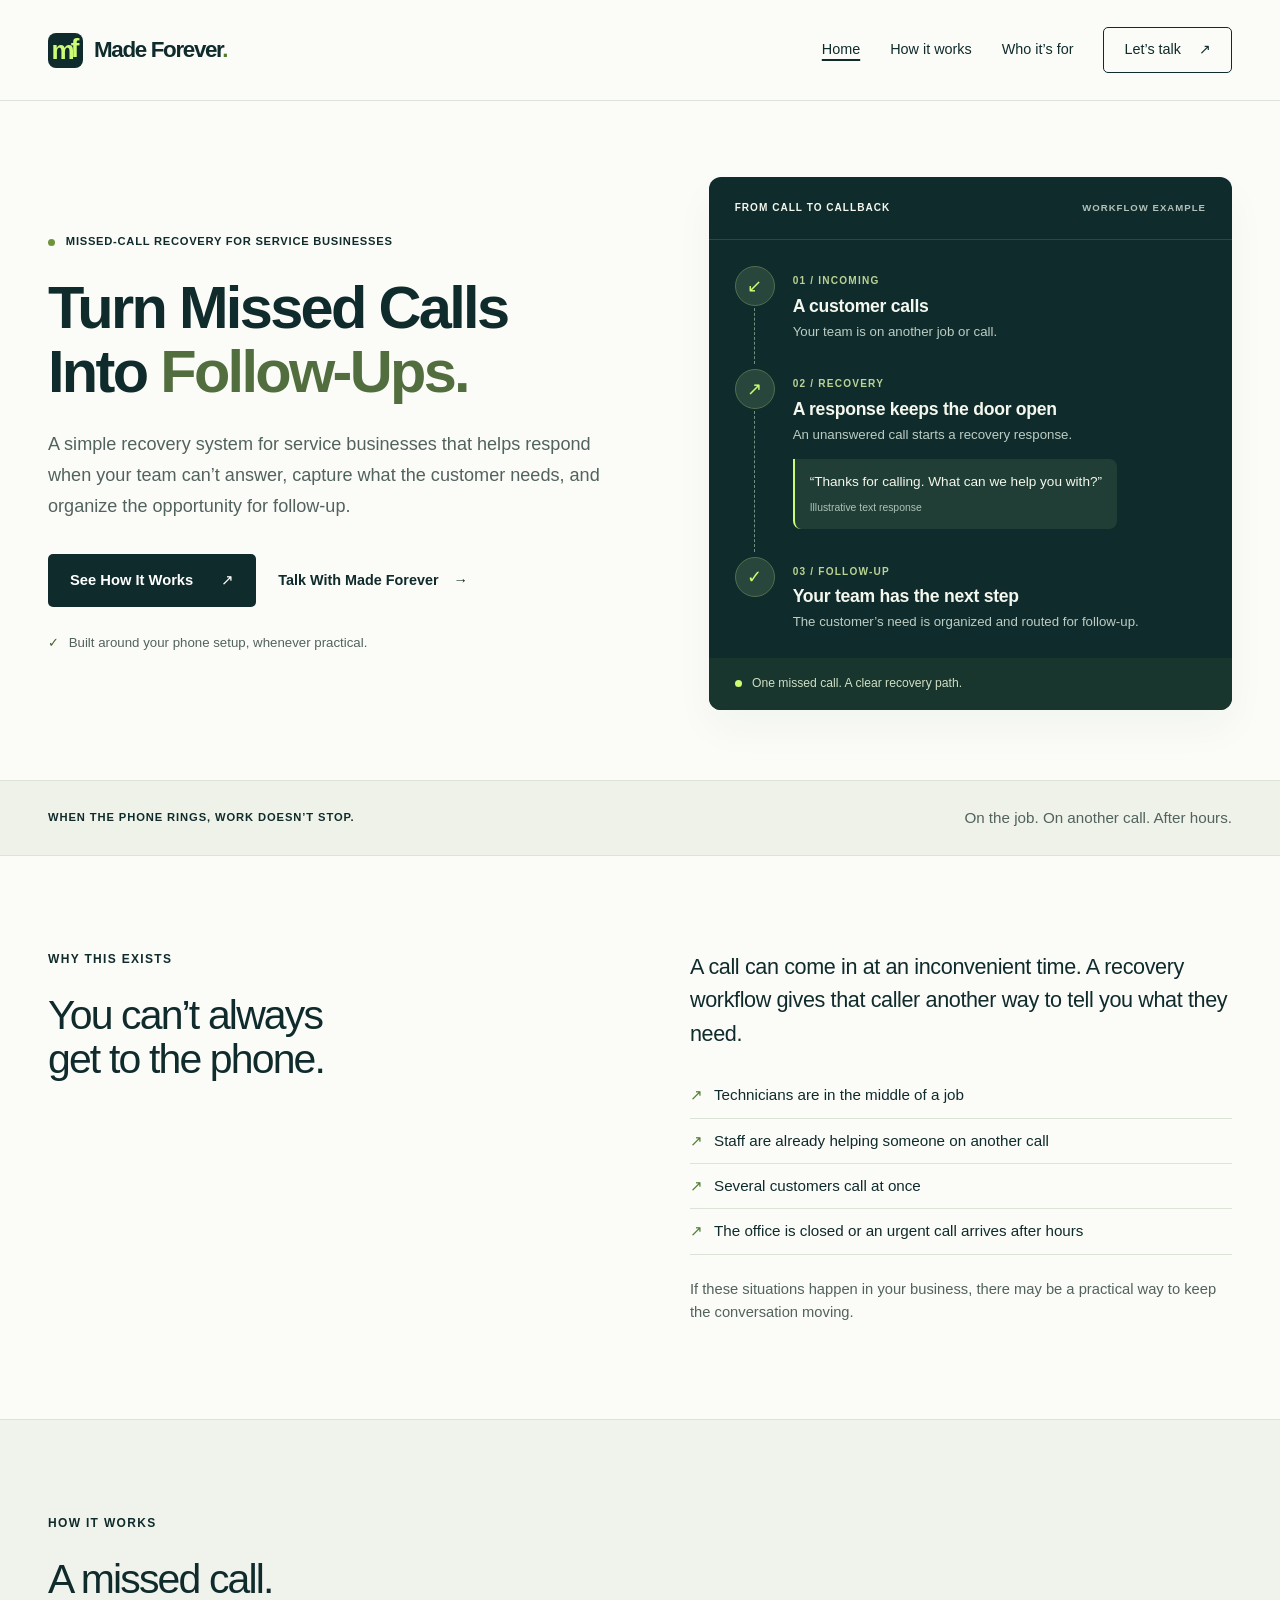
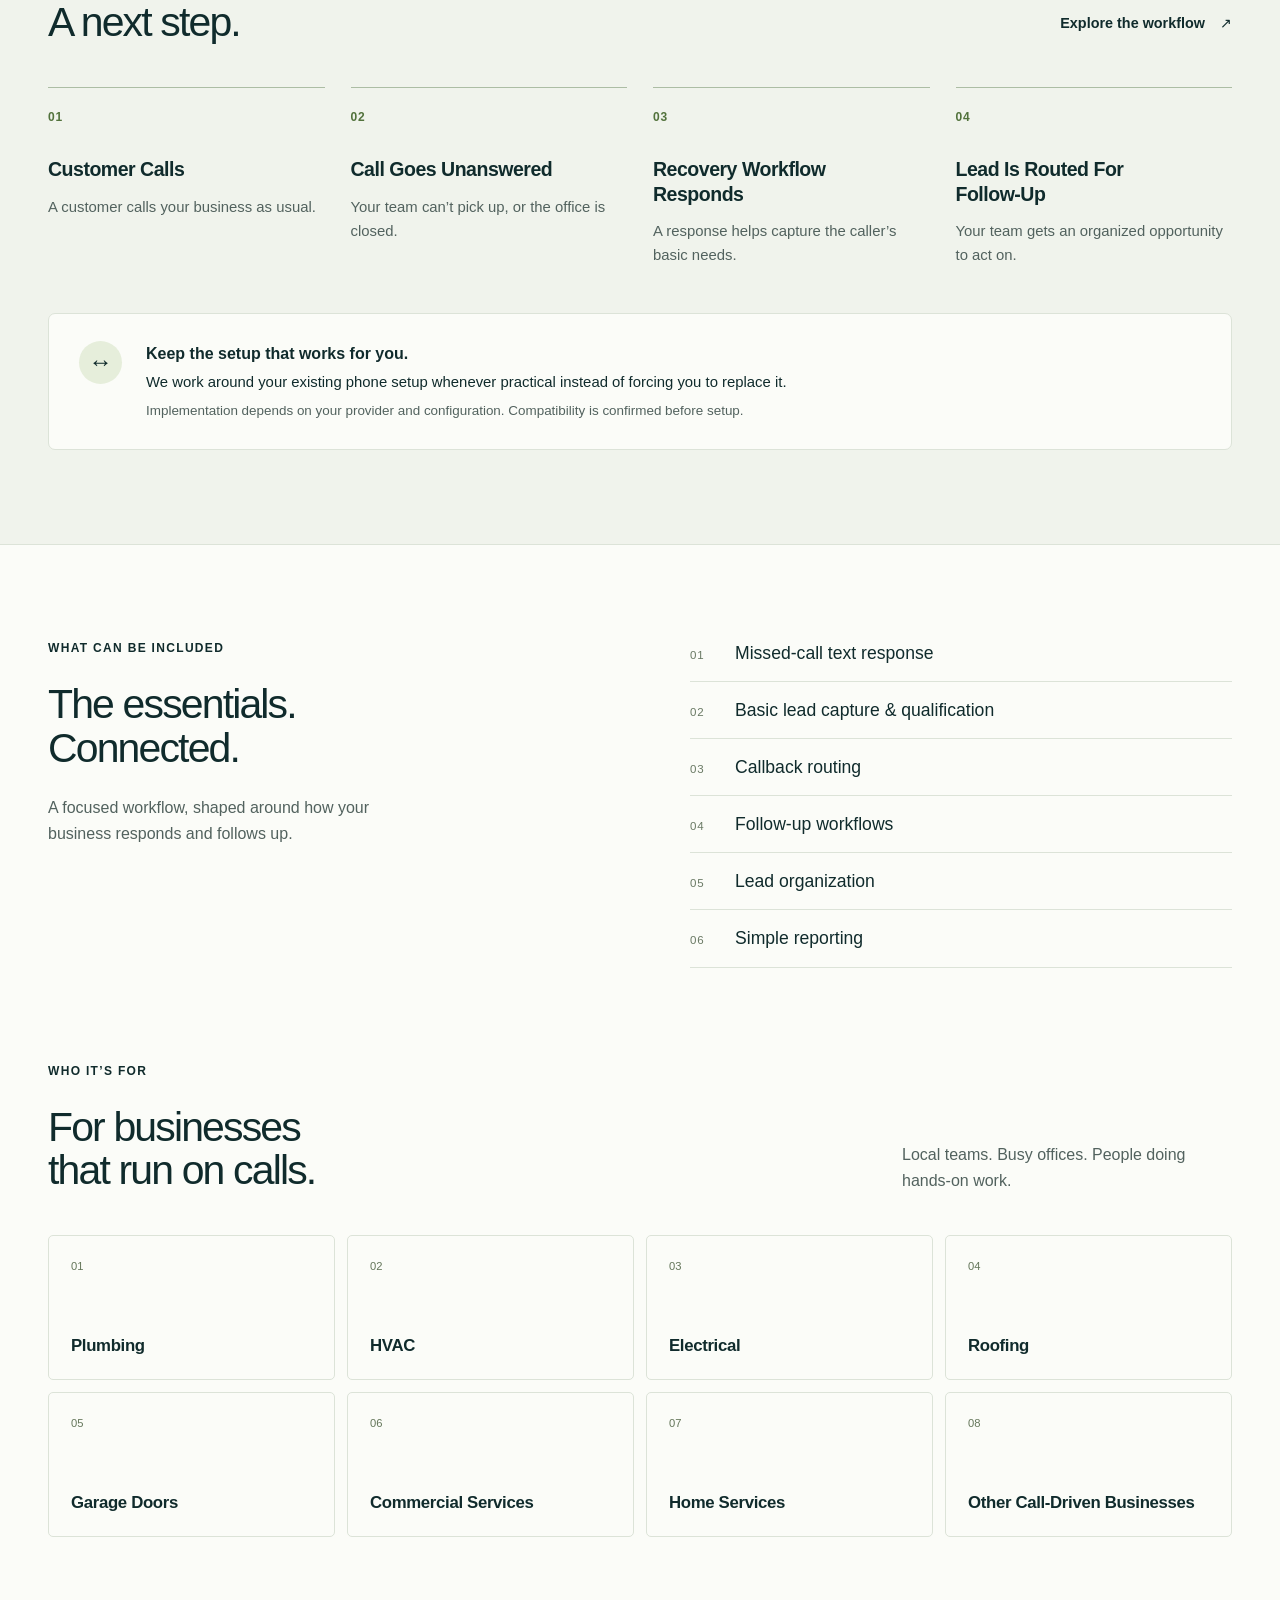
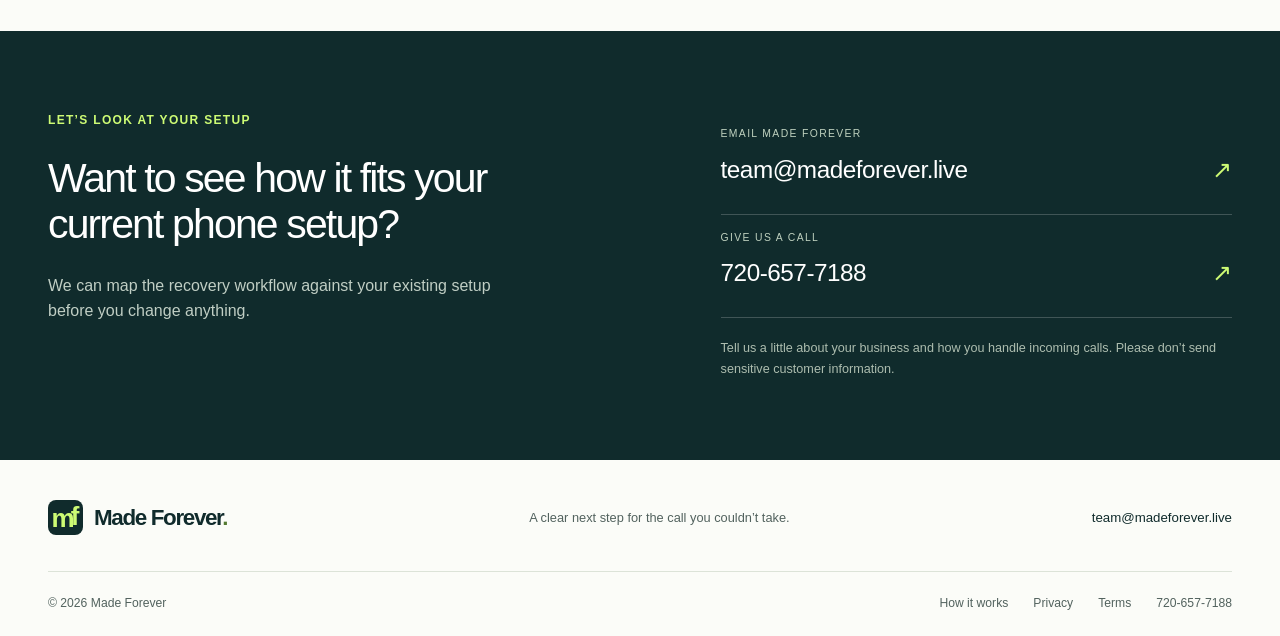
==== docs/index.html @ 00179d3d "Build Made Forever public website for GitHub Pages" ====
<!doctype html>
<html lang="en"><head><meta charset="utf-8"><meta name="viewport" content="width=device-width, initial-scale=1">
<title>Made Forever | Missed-Call Recovery for Service Businesses</title><meta name="description" content="Turn missed calls into follow-ups. Made Forever helps service businesses respond to unanswered calls, capture customer needs, and route leads for follow-up.">
<meta name="theme-color" content="#102b2c"><link rel="canonical" href="https://superjames33.github.io/made-forever-site/">
<meta property="og:type" content="website"><meta property="og:site_name" content="Made Forever"><meta property="og:title" content="Made Forever | Missed-Call Recovery for Service Businesses"><meta property="og:description" content="Turn missed calls into follow-ups. Made Forever helps service businesses respond to unanswered calls, capture customer needs, and route leads for follow-up."><meta property="og:url" content="https://superjames33.github.io/made-forever-site/"><meta property="og:image" content="https://superjames33.github.io/made-forever-site/assets/social-preview.png"><meta property="og:image:width" content="1200"><meta property="og:image:height" content="630"><meta property="og:image:alt" content="Made Forever. Turn Missed Calls Into Follow-Ups."><meta name="twitter:card" content="summary_large_image">
<link rel="icon" href="assets/favicon.svg" type="image/svg+xml"><link rel="stylesheet" href="assets/site.css"></head>
<body><a class="skip-link" href="#main">Skip to content</a><header class="site-header"><div class="container nav-wrap"><a class="brand" href="index.html" aria-label="Made Forever home"><span class="brand-mark" aria-hidden="true">m<span>f</span></span><span>Made Forever<span class="brand-dot">.</span></span></a><nav aria-label="Main navigation"><a href="index.html" aria-current="page">Home</a><a href="how-it-works.html">How it works</a><a href="index.html#who-its-for">Who it’s for</a><a class="nav-contact" href="index.html#contact">Let’s talk <span aria-hidden="true">↗</span></a></nav></div></header>
<main id="main"><section class="hero"><div class="container hero-grid"><div class="hero-copy"><p class="eyebrow"><span class="status-dot"></span> MISSED-CALL RECOVERY FOR SERVICE BUSINESSES</p><h1>Turn Missed Calls<br>Into <span>Follow-Ups.</span></h1><p class="hero-description">A simple recovery system for service businesses that helps respond when your team can’t answer, capture what the customer needs, and organize the opportunity for follow-up.</p><div class="hero-actions"><a class="button" href="how-it-works.html">See How It Works <span aria-hidden="true">↗</span></a><a class="text-link" href="#contact">Talk With Made Forever <span aria-hidden="true">→</span></a></div><p class="compatibility"><span aria-hidden="true">✓</span> Built around your phone setup, whenever practical.</p></div>
<div class="workflow-panel" aria-label="Illustrative missed-call recovery workflow"><div class="panel-top"><span>FROM CALL TO CALLBACK</span><span class="diagram-label">WORKFLOW EXAMPLE</span></div><ol class="hero-flow"><li><span class="flow-icon" aria-hidden="true">↙</span><div><span class="flow-kicker">01 / INCOMING</span><h3>A customer calls</h3><p>Your team is on another job or call.</p></div></li><li><span class="flow-icon" aria-hidden="true">↗</span><div><span class="flow-kicker">02 / RECOVERY</span><h3>A response keeps the door open</h3><p>An unanswered call starts a recovery response.</p><div class="message-example">“Thanks for calling. What can we help you with?”<span>Illustrative text response</span></div></div></li><li><span class="flow-icon" aria-hidden="true">✓</span><div><span class="flow-kicker">03 / FOLLOW-UP</span><h3>Your team has the next step</h3><p>The customer’s need is organized and routed for follow-up.</p></div></li></ol><div class="panel-bottom"><span class="status-dot"></span> One missed call. A clear recovery path.</div></div></div></section>
<section class="context-strip"><div class="container"><span>WHEN THE PHONE RINGS, WORK DOESN’T STOP.</span><p>On the job. On another call. After hours.</p></div></section>
<section class="section why-section"><div class="container split"><div><p class="eyebrow">WHY THIS EXISTS</p><h2>You can’t always<br>get to the phone.</h2></div><div><p class="large-copy">A call can come in at an inconvenient time. A recovery workflow gives that caller another way to tell you what they need.</p><ul class="situations"><li>Technicians are in the middle of a job</li><li>Staff are already helping someone on another call</li><li>Several customers call at once</li><li>The office is closed or an urgent call arrives after hours</li></ul><p class="muted">If these situations happen in your business, there may be a practical way to keep the conversation moving.</p></div></div></section>
<section class="section process-section" id="how-it-works"><div class="container"><div class="section-heading"><div><p class="eyebrow">HOW IT WORKS</p><h2>A missed call.<br>A next step.</h2></div><a class="text-link" href="how-it-works.html">Explore the workflow <span aria-hidden="true">↗</span></a></div><ol class="process-grid"><li><span class="step-number">01</span><h3>Customer Calls</h3><p>A customer calls your business as usual.</p></li><li><span class="step-number">02</span><h3>Call Goes Unanswered</h3><p>Your team can’t pick up, or the office is closed.</p></li><li><span class="step-number">03</span><h3>Recovery Workflow Responds</h3><p>A response helps capture the caller’s basic needs.</p></li><li><span class="step-number">04</span><h3>Lead Is Routed For Follow-Up</h3><p>Your team gets an organized opportunity to act on.</p></li></ol><div class="setup-note"><span class="note-icon" aria-hidden="true">↔</span><div><strong>Keep the setup that works for you.</strong><p>We work around your existing phone setup whenever practical instead of forcing you to replace it.</p><p class="muted">Implementation depends on your provider and configuration. Compatibility is confirmed before setup.</p></div></div></div></section>
<section class="section capabilities"><div class="container split"><div><p class="eyebrow">WHAT CAN BE INCLUDED</p><h2>The essentials.<br>Connected.</h2><p>A focused workflow, shaped around how your business responds and follows up.</p></div><ul class="capability-list"><li><span>01</span>Missed-call text response</li><li><span>02</span>Basic lead capture &amp; qualification</li><li><span>03</span>Callback routing</li><li><span>04</span>Follow-up workflows</li><li><span>05</span>Lead organization</li><li><span>06</span>Simple reporting</li></ul></div></section>
<section class="section industries" id="who-its-for"><div class="container"><p class="eyebrow">WHO IT’S FOR</p><div class="section-heading"><h2>For businesses<br>that run on calls.</h2><p>Local teams. Busy offices. People doing hands-on work.</p></div><ul class="industry-grid"><li><span aria-hidden="true">01</span><h3>Plumbing</h3></li><li><span aria-hidden="true">02</span><h3>HVAC</h3></li><li><span aria-hidden="true">03</span><h3>Electrical</h3></li><li><span aria-hidden="true">04</span><h3>Roofing</h3></li><li><span aria-hidden="true">05</span><h3>Garage Doors</h3></li><li><span aria-hidden="true">06</span><h3>Commercial Services</h3></li><li><span aria-hidden="true">07</span><h3>Home Services</h3></li><li><span aria-hidden="true">08</span><h3>Other Call-Driven Businesses</h3></li></ul></div></section><section class="contact-section" id="contact"><div class="container contact-grid"><div><p class="eyebrow">LET’S LOOK AT YOUR SETUP</p><h2>Want to see how it fits your current phone setup?</h2><p>We can map the recovery workflow against your existing setup before you change anything.</p></div><div class="contact-details"><a href="mailto:team@madeforever.live"><span>EMAIL MADE FOREVER</span>team@madeforever.live <span aria-hidden="true">↗</span></a><a href="tel:+17206577188"><span>GIVE US A CALL</span>720-657-7188 <span aria-hidden="true">↗</span></a><p>Tell us a little about your business and how you handle incoming calls. Please don’t send sensitive customer information.</p></div></div></section></main>
<footer><div class="container footer-top"><a class="brand" href="index.html" aria-label="Made Forever home"><span class="brand-mark" aria-hidden="true">m<span>f</span></span><span>Made Forever<span class="brand-dot">.</span></span></a><p>A clear next step for the call you couldn’t take.</p><a href="mailto:team@madeforever.live">team@madeforever.live</a></div><div class="container footer-bottom"><span>© 2026 Made Forever</span><nav aria-label="Footer navigation"><a href="how-it-works.html">How it works</a><a href="privacy.html">Privacy</a><a href="terms.html">Terms</a><a href="tel:+17206577188">720-657-7188</a></nav></div></footer></body></html>
---- docs/assets/site.css ----
@charset "UTF-8";
:root{--ink:#102b2c;--muted:#52625e;--paper:#fbfcf8;--line:#dce3d8;--green:#cdfb74;--soft:#eef2e9;--white:#fff;font-family:Arial,Helvetica,sans-serif;color:var(--ink);background:var(--paper);font-synthesis:none;color-scheme:light}
*{box-sizing:border-box}html{scroll-behavior:smooth;scroll-padding-top:24px}body{margin:0;font-size:1rem;line-height:1.6}a{color:inherit;text-underline-offset:5px}a:hover{color:#3c612d}a:focus-visible{outline:3px solid #467323;outline-offset:5px}h1,h2,h3,p{margin:0}h1,h2,h3{line-height:1.07;letter-spacing:-.045em}h1{font-size:clamp(2.6rem,4.65vw,4.55rem);font-weight:600}h2{font-size:clamp(2rem,3.2vw,3rem);font-weight:500}h3{font-size:1.22rem;font-weight:600;letter-spacing:-.025em}p+p{margin-top:1rem}.container{width:min(1240px,calc(100% - 96px));margin-inline:auto}.skip-link{position:absolute;left:1rem;top:-100px;z-index:10;background:white;padding:1rem}.skip-link:focus{top:1rem}.site-header{border-bottom:1px solid var(--line)}.nav-wrap{display:flex;align-items:center;justify-content:space-between;gap:24px;min-height:100px}.brand{display:inline-flex;gap:11px;align-items:center;text-decoration:none;font-size:1.4rem;letter-spacing:-.06em;font-weight:700;white-space:nowrap}.brand-dot{color:#547a31}.brand-mark{display:flex;align-items:center;justify-content:center;width:35px;height:35px;border-radius:8px;background:var(--ink);color:var(--green);font-size:26px;font-weight:700;letter-spacing:-4px;padding-right:4px;line-height:1}.brand-mark span{transform:translateY(-2px)}nav{display:flex;gap:30px;align-items:center}nav a{font-size:.9rem;text-decoration:none}nav a[aria-current]{text-decoration:underline;text-decoration-thickness:2px}.nav-contact{border:1px solid var(--ink);padding:10px 20px;border-radius:5px}.nav-contact span{margin-left:14px}.hero{padding:76px 0 70px}.hero-grid{display:grid;grid-template-columns:1.14fr 1fr;gap:64px;align-items:center}.eyebrow{font-size:.75rem;font-weight:700;line-height:1.5;letter-spacing:.11em;margin-bottom:26px}.status-dot{width:7px;height:7px;background:#6e953c;border-radius:50%;display:inline-block;margin-right:7px;vertical-align:middle}.hero .eyebrow{font-size:.7rem;letter-spacing:.065em}.hero h1 span{color:#526e3e}.hero-description{font-size:1.13rem;line-height:1.7;max-width:590px;color:var(--muted);margin-top:26px}.hero-actions{display:flex;align-items:center;flex-wrap:wrap;gap:22px;margin-top:32px}.button{display:inline-flex;align-items:center;justify-content:center;gap:28px;background:var(--ink);color:white;text-decoration:none;border-radius:5px;padding:15px 22px;font-size:.92rem;font-weight:600;min-height:50px}.button:hover{color:white;background:#254841}.text-link{font-size:.9rem;font-weight:600;text-decoration:none;display:inline-flex;align-items:center;gap:15px;min-height:44px}.text-link:hover{text-decoration:underline}.compatibility{color:var(--muted);font-size:.83rem;margin-top:25px}.compatibility span{padding-right:6px;color:#44622c}.workflow-panel{background:var(--ink);border-radius:12px;color:#f4f7ed;box-shadow:0 18px 40px #102b2c0a;overflow:hidden}.panel-top{padding:23px 26px;border-bottom:1px solid #ffffff20;display:flex;justify-content:space-between;gap:12px;font-size:.63rem;letter-spacing:.1em;font-weight:700}.diagram-label{color:#b1c1b9;font-size:.6rem}.hero-flow{list-style:none;padding:26px;margin:0}.hero-flow li{display:flex;gap:18px;position:relative;padding-bottom:28px}.hero-flow li:last-child{padding-bottom:0}.hero-flow li:not(:last-child):before{content:"";position:absolute;left:19px;top:42px;bottom:5px;border-left:1px dashed #709180}.flow-icon{background:#29463d;color:var(--green);border:1px solid #536e4e;border-radius:50%;width:40px;height:40px;flex:none;display:flex;align-items:center;justify-content:center;font-size:1.1rem}.flow-kicker{color:#bad394;letter-spacing:.12em;font-size:.63rem;font-weight:600}.hero-flow h3{font-size:1.1rem;margin:5px 0 6px;letter-spacing:-.015em}.hero-flow p{font-size:.83rem;line-height:1.5;color:#bccdc4}.message-example{margin-top:14px;background:#203e36;padding:13px 15px;border-radius:0 8px 8px 8px;border-left:2px solid var(--green);font-size:.85rem;line-height:1.5}.message-example span{display:block;font-size:.65rem;color:#adc3b8;margin-top:8px}.panel-bottom{background:#18352e;padding:16px 26px;font-size:.76rem;color:#d0dfc6}.panel-bottom .status-dot{background:var(--green)}.context-strip{background:var(--soft);border-block:1px solid var(--line)}.context-strip .container{display:flex;align-items:center;justify-content:space-between;gap:24px;padding-block:25px}.context-strip span{font-size:.7rem;letter-spacing:.08em;font-weight:700}.context-strip p{font-size:.95rem;color:var(--muted)}.section{padding:94px 0}.split{display:grid;grid-template-columns:1fr 1fr;gap:100px}.large-copy{font-size:1.35rem;line-height:1.55;letter-spacing:-.018em}.situations{list-style:none;padding:0;margin:23px 0}.situations li{position:relative;padding:10px 0 10px 24px;border-bottom:1px solid var(--line);font-size:.95rem}.situations li:before{content:"↗";position:absolute;left:0;color:#527e36}.muted{color:var(--muted);font-size:.92rem}.process-section{background:#f0f3ec;border-block:1px solid var(--line)}.section-heading{display:flex;justify-content:space-between;gap:40px;align-items:flex-end;margin-bottom:42px}.section-heading>p{max-width:330px;color:var(--muted)}.process-grid{padding:0;margin:0;list-style:none;display:grid;grid-template-columns:repeat(4,1fr);gap:26px}.process-grid li{border-top:1px solid #acbda4;padding-top:20px}.step-number{font-size:.75rem;color:#52723c;letter-spacing:.07em;font-weight:700;display:block}.process-grid h3{margin:30px 0 14px;max-width:210px;line-height:1.25}.process-grid p{font-size:.93rem;line-height:1.6;color:var(--muted)}.setup-note{display:flex;gap:24px;background:var(--paper);border:1px solid var(--line);border-radius:7px;margin-top:45px;padding:27px 30px}.note-icon{width:43px;height:43px;background:#e6eedb;display:flex;align-items:center;justify-content:center;border-radius:50%;flex:none;font-size:1.5rem}.setup-note strong{font-weight:600}.setup-note p{font-size:.93rem;margin-top:5px}.setup-note .muted{font-size:.84rem}.capabilities .split>div>p:last-child{max-width:340px;color:var(--muted);margin-top:25px}.capability-list{list-style:none;padding:0;margin:0}.capability-list li{border-bottom:1px solid var(--line);padding:14px 0;font-size:1.1rem}.capability-list li:first-child{padding-top:0}.capability-list span{display:inline-block;font-size:.72rem;width:45px;color:#697964;letter-spacing:.08em}.industries{padding-top:0}.industry-grid{display:grid;grid-template-columns:repeat(4,1fr);list-style:none;margin:0;padding:0;gap:12px}.industry-grid li{border:1px solid var(--line);border-radius:5px;padding:22px;min-height:145px;display:flex;flex-direction:column;justify-content:space-between;gap:24px}.industry-grid li>span{font-size:.7rem;color:#64765a}.industry-grid h3{font-size:1.05rem;line-height:1.3;letter-spacing:-.02em}.contact-section{background:var(--ink);color:white;padding:80px 0}.contact-grid{display:grid;grid-template-columns:1.1fr 1fr;gap:110px}.contact-section .eyebrow{color:var(--green)}.contact-section h2{font-size:clamp(2rem,3.2vw,2.9rem);line-height:1.13;max-width:520px}.contact-section h2+p{margin-top:25px;color:#c0cec4;max-width:480px}.contact-details>a{display:block;text-decoration:none;font-size:clamp(1.1rem,1.9vw,1.55rem);padding:15px 0 24px;border-bottom:1px solid #ffffff33;letter-spacing:-.02em;overflow-wrap:anywhere}.contact-details>a:hover{color:var(--green)}.contact-details>a>span:first-child{display:block;font-size:.65rem;letter-spacing:.13em;color:#bed0be;margin-bottom:8px}.contact-details>a>span:last-child{float:right;color:var(--green)}.contact-details>p{font-size:.79rem;color:#adbdaf;line-height:1.65;margin-top:20px}.contact-section a:focus-visible{outline-color:var(--green)}footer{padding:40px 0 23px}.footer-top{display:flex;justify-content:space-between;align-items:center;gap:25px}.footer-top p{font-size:.8rem;color:var(--muted)}.footer-top>a:last-child{font-size:.83rem;text-decoration:none}.footer-bottom{border-top:1px solid var(--line);padding-top:22px;margin-top:35px;display:flex;justify-content:space-between;align-items:center;gap:24px}.footer-bottom>span,.footer-bottom a{font-size:.76rem;color:var(--muted)}.footer-bottom nav{gap:25px}.page-hero{padding-block:90px 70px}.page-hero h1{font-size:clamp(2.5rem,4.6vw,4.2rem)}.page-hero .hero-description{max-width:700px}.page-hero>.button{margin-top:25px}.detail-layout{display:grid;grid-template-columns:1fr 1.25fr;gap:100px;padding-bottom:90px}.detail-intro{padding-top:40px}.detail-intro h2{font-size:2.5rem}.detail-intro p{color:var(--muted);max-width:360px;margin-top:24px}.detail-intro .text-link{margin-top:20px}.detail-steps{list-style:none;margin:0;padding:0}.detail-steps li{display:flex;gap:25px;padding:28px 0;border-top:1px solid var(--line)}.detail-steps .step-number{min-width:30px;padding-top:5px}.detail-steps h2{font-size:1.35rem;line-height:1.3;letter-spacing:-.025em}.detail-steps p{color:var(--muted);font-size:.95rem;margin-top:12px}.compatibility-section{background:var(--soft)}.compatibility-section .split>div>p+p{margin-top:20px}.legal{max-width:850px;padding-block:75px 90px}.legal h1{font-size:3.7rem}.legal .updated{font-size:.83rem;color:var(--muted);margin-top:20px}.legal .large-copy{margin:35px 0}.legal section{margin-top:32px}.legal h2{font-size:1.4rem;letter-spacing:-.02em;line-height:1.3;margin-bottom:14px}.legal section p{color:var(--muted)}
@media(min-width:1500px){.hero{padding-block:95px}.hero-grid{gap:90px}}
@media(max-width:1100px){.container{width:calc(100% - 64px)}.hero-grid{gap:35px}.hero h1{font-size:3.35rem}.split{gap:60px}.hero-actions{gap:13px}.hero-actions .text-link{font-size:.83rem}.panel-top{flex-wrap:wrap;gap:4px}.contact-grid{gap:55px}.footer-top{flex-wrap:wrap}.footer-top p{display:none}}
@media(max-width:800px){.container{width:calc(100% - 40px)}.nav-wrap{min-height:85px}.brand{font-size:1.25rem}nav{gap:20px}.site-header nav>a:first-child,.site-header nav>a:nth-child(3){display:none}.nav-contact{padding:9px 13px}.hero{padding:48px 0}.hero-grid{grid-template-columns:1fr;gap:38px}.hero h1{font-size:clamp(2.65rem,7vw,4rem)}.hero-copy{max-width:650px}.hero-description{max-width:620px}.hero-actions .text-link{font-size:.9rem}.workflow-panel{max-width:620px}.panel-top{flex-wrap:nowrap}.hero-flow{padding:26px}.context-strip .container{align-items:flex-start;flex-direction:column;gap:5px}.section{padding:65px 0}.split{grid-template-columns:1fr;gap:32px}.process-grid{grid-template-columns:repeat(2,1fr);gap:32px}.process-grid h3{margin-top:17px}.section-heading{align-items:flex-start}.capabilities .split>div>p:last-child{max-width:550px}.industry-grid{grid-template-columns:repeat(2,1fr)}.industries{padding-top:0}.contact-grid{grid-template-columns:1fr;gap:35px}.contact-details>a{font-size:1.45rem}.contact-section{padding:60px 0}.footer-bottom{align-items:flex-start;flex-direction:column;gap:15px}.footer-bottom nav{gap:20px;flex-wrap:wrap}.detail-layout{grid-template-columns:1fr;gap:40px;padding-bottom:60px}.detail-intro{padding-top:0}.detail-intro p{max-width:600px}.page-hero{padding:60px 0 45px}.legal{padding-block:55px}.legal h1{font-size:3rem}}
@media(max-width:450px){.nav-wrap{min-height:94px;gap:10px;flex-wrap:wrap;padding-block:16px}.site-header nav{gap:18px;width:100%;justify-content:space-between}.nav-wrap .brand{font-size:1.3rem}.nav-contact{border:0;padding:0}.site-header nav a{font-size:.85rem;min-height:34px;display:flex;align-items:center}.site-header nav>a:first-child,.site-header nav>a:nth-child(3){display:none}.hero{padding-top:34px}.hero .eyebrow{font-size:.65rem;max-width:280px;line-height:1.7}.hero h1{font-size:clamp(2.3rem,9.6vw,2.9rem)}.hero-description{font-size:1.02rem}.hero-actions{align-items:flex-start;flex-direction:column;gap:10px}.button{width:100%;justify-content:space-between}.compatibility{font-size:.76rem;margin-top:18px}.panel-top{padding:20px;font-size:.6rem}.diagram-label{font-size:.55rem}.hero-flow{padding:22px 18px}.hero-flow li{gap:14px}.hero-flow h3{font-size:1rem}.hero-flow p{font-size:.82rem}.panel-bottom{padding-inline:18px;font-size:.72rem}.message-example{padding:12px;font-size:.82rem}.section-heading{flex-direction:column;gap:18px}.setup-note{padding:22px 18px;gap:14px}.note-icon{width:30px;height:30px;font-size:1.2rem}.industry-grid li{padding:18px;min-height:135px}.industry-grid h3{font-size:1rem}.contact-details>a{font-size:1.2rem}.contact-details>a>span:last-child{float:none;padding-left:6px}.footer-top{gap:20px;align-items:flex-start;flex-direction:column}.footer-bottom nav{gap:14px 20px}.detail-steps li{gap:14px}.page-hero h1{font-size:2.5rem}.large-copy{font-size:1.17rem}}
@media(prefers-reduced-motion:reduce){html{scroll-behavior:auto}}
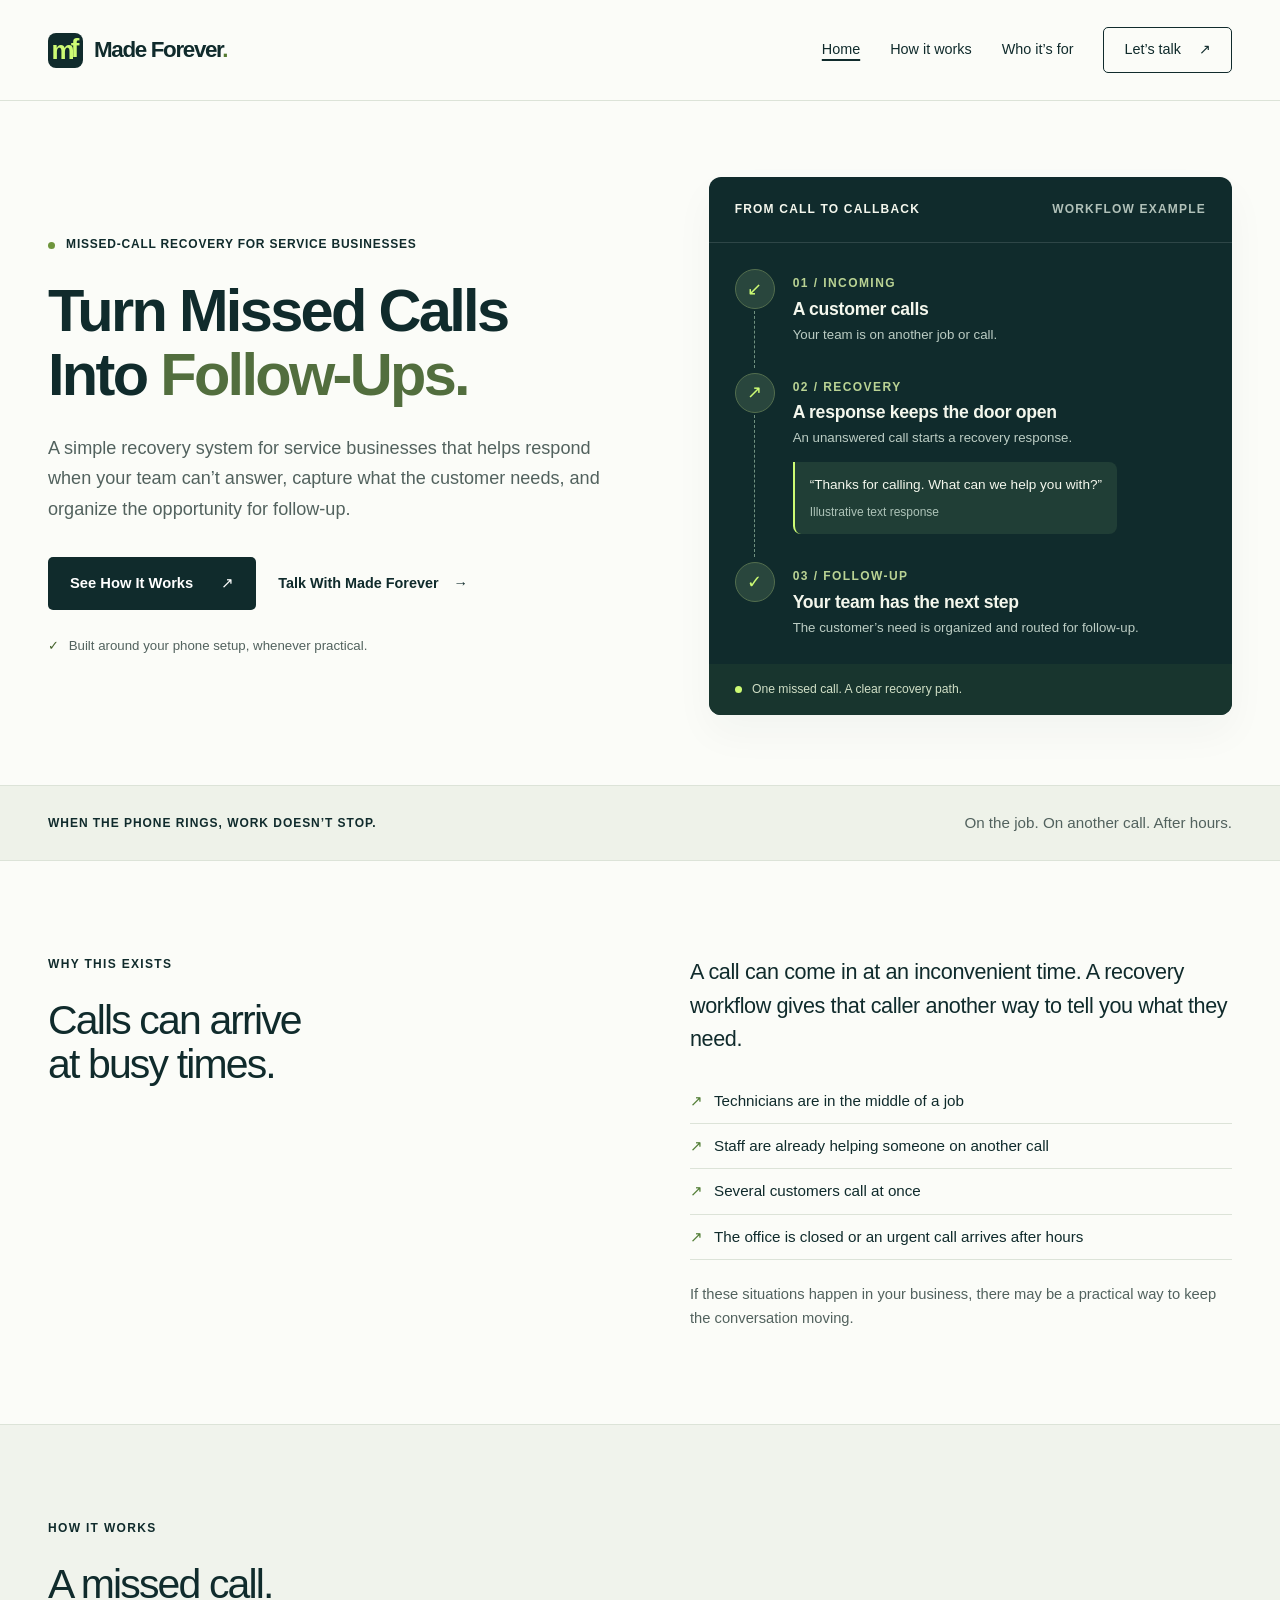
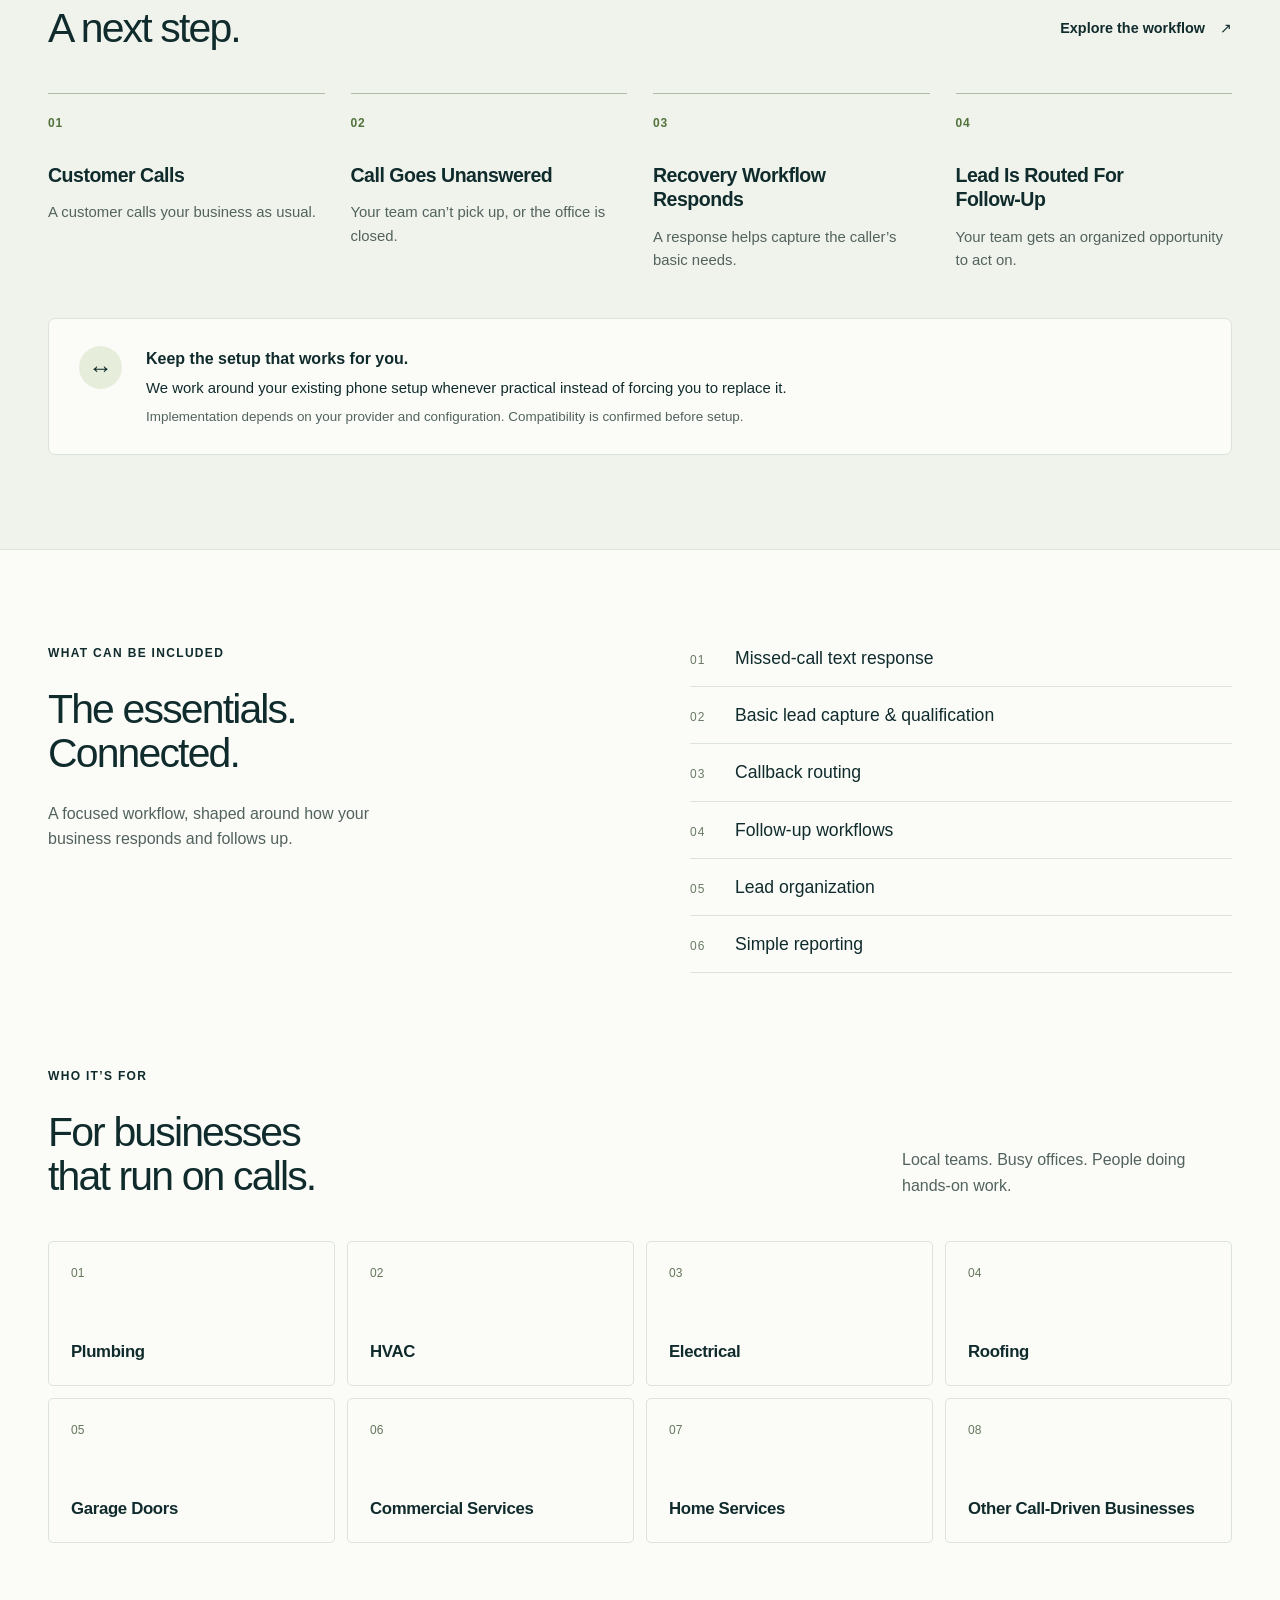
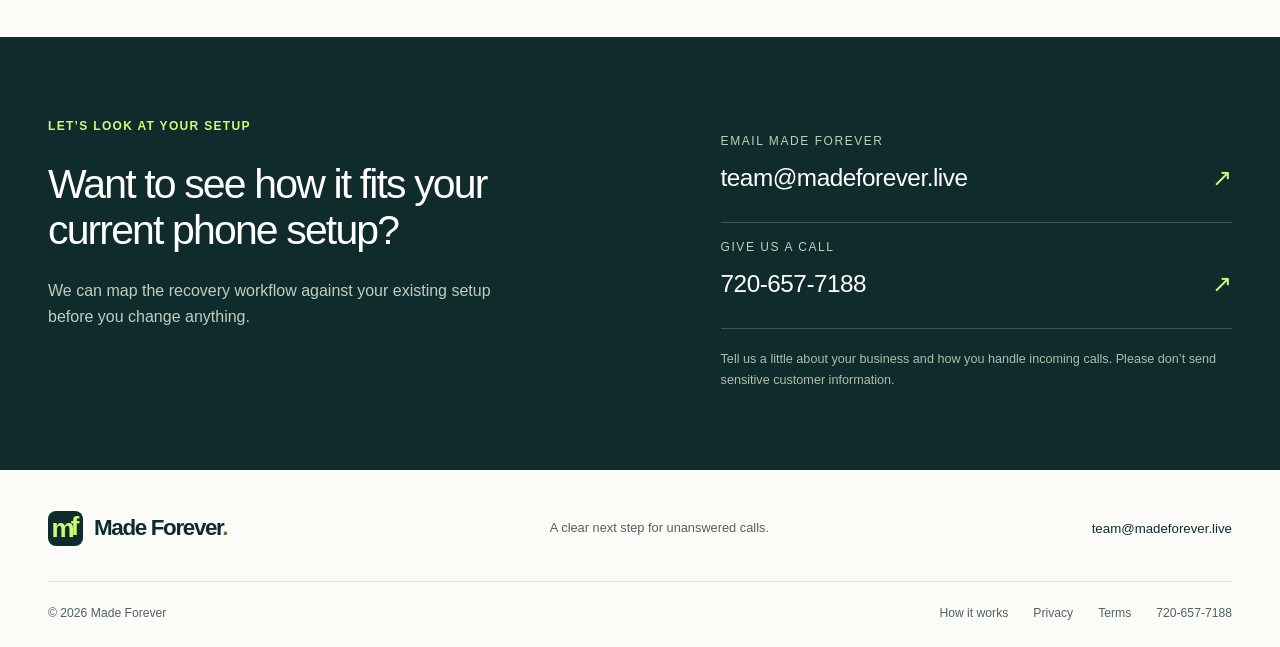
==== commit 77f20cfb: "Keep positioning conditional on each business needs" ====
--- a/docs/index.html
+++ b/docs/index.html
@@ -8,8 +8,8 @@
 <main id="main"><section class="hero"><div class="container hero-grid"><div class="hero-copy"><p class="eyebrow"><span class="status-dot"></span> MISSED-CALL RECOVERY FOR SERVICE BUSINESSES</p><h1>Turn Missed Calls<br>Into <span>Follow-Ups.</span></h1><p class="hero-description">A simple recovery system for service businesses that helps respond when your team can’t answer, capture what the customer needs, and organize the opportunity for follow-up.</p><div class="hero-actions"><a class="button" href="how-it-works.html">See How It Works <span aria-hidden="true">↗</span></a><a class="text-link" href="#contact">Talk With Made Forever <span aria-hidden="true">→</span></a></div><p class="compatibility"><span aria-hidden="true">✓</span> Built around your phone setup, whenever practical.</p></div>
 <div class="workflow-panel" aria-label="Illustrative missed-call recovery workflow"><div class="panel-top"><span>FROM CALL TO CALLBACK</span><span class="diagram-label">WORKFLOW EXAMPLE</span></div><ol class="hero-flow"><li><span class="flow-icon" aria-hidden="true">↙</span><div><span class="flow-kicker">01 / INCOMING</span><h3>A customer calls</h3><p>Your team is on another job or call.</p></div></li><li><span class="flow-icon" aria-hidden="true">↗</span><div><span class="flow-kicker">02 / RECOVERY</span><h3>A response keeps the door open</h3><p>An unanswered call starts a recovery response.</p><div class="message-example">“Thanks for calling. What can we help you with?”<span>Illustrative text response</span></div></div></li><li><span class="flow-icon" aria-hidden="true">✓</span><div><span class="flow-kicker">03 / FOLLOW-UP</span><h3>Your team has the next step</h3><p>The customer’s need is organized and routed for follow-up.</p></div></li></ol><div class="panel-bottom"><span class="status-dot"></span> One missed call. A clear recovery path.</div></div></div></section>
 <section class="context-strip"><div class="container"><span>WHEN THE PHONE RINGS, WORK DOESN’T STOP.</span><p>On the job. On another call. After hours.</p></div></section>
-<section class="section why-section"><div class="container split"><div><p class="eyebrow">WHY THIS EXISTS</p><h2>You can’t always<br>get to the phone.</h2></div><div><p class="large-copy">A call can come in at an inconvenient time. A recovery workflow gives that caller another way to tell you what they need.</p><ul class="situations"><li>Technicians are in the middle of a job</li><li>Staff are already helping someone on another call</li><li>Several customers call at once</li><li>The office is closed or an urgent call arrives after hours</li></ul><p class="muted">If these situations happen in your business, there may be a practical way to keep the conversation moving.</p></div></div></section>
+<section class="section why-section"><div class="container split"><div><p class="eyebrow">WHY THIS EXISTS</p><h2>Calls can arrive<br>at busy times.</h2></div><div><p class="large-copy">A call can come in at an inconvenient time. A recovery workflow gives that caller another way to tell you what they need.</p><ul class="situations"><li>Technicians are in the middle of a job</li><li>Staff are already helping someone on another call</li><li>Several customers call at once</li><li>The office is closed or an urgent call arrives after hours</li></ul><p class="muted">If these situations happen in your business, there may be a practical way to keep the conversation moving.</p></div></div></section>
 <section class="section process-section" id="how-it-works"><div class="container"><div class="section-heading"><div><p class="eyebrow">HOW IT WORKS</p><h2>A missed call.<br>A next step.</h2></div><a class="text-link" href="how-it-works.html">Explore the workflow <span aria-hidden="true">↗</span></a></div><ol class="process-grid"><li><span class="step-number">01</span><h3>Customer Calls</h3><p>A customer calls your business as usual.</p></li><li><span class="step-number">02</span><h3>Call Goes Unanswered</h3><p>Your team can’t pick up, or the office is closed.</p></li><li><span class="step-number">03</span><h3>Recovery Workflow Responds</h3><p>A response helps capture the caller’s basic needs.</p></li><li><span class="step-number">04</span><h3>Lead Is Routed For Follow-Up</h3><p>Your team gets an organized opportunity to act on.</p></li></ol><div class="setup-note"><span class="note-icon" aria-hidden="true">↔</span><div><strong>Keep the setup that works for you.</strong><p>We work around your existing phone setup whenever practical instead of forcing you to replace it.</p><p class="muted">Implementation depends on your provider and configuration. Compatibility is confirmed before setup.</p></div></div></div></section>
 <section class="section capabilities"><div class="container split"><div><p class="eyebrow">WHAT CAN BE INCLUDED</p><h2>The essentials.<br>Connected.</h2><p>A focused workflow, shaped around how your business responds and follows up.</p></div><ul class="capability-list"><li><span>01</span>Missed-call text response</li><li><span>02</span>Basic lead capture &amp; qualification</li><li><span>03</span>Callback routing</li><li><span>04</span>Follow-up workflows</li><li><span>05</span>Lead organization</li><li><span>06</span>Simple reporting</li></ul></div></section>
 <section class="section industries" id="who-its-for"><div class="container"><p class="eyebrow">WHO IT’S FOR</p><div class="section-heading"><h2>For businesses<br>that run on calls.</h2><p>Local teams. Busy offices. People doing hands-on work.</p></div><ul class="industry-grid"><li><span aria-hidden="true">01</span><h3>Plumbing</h3></li><li><span aria-hidden="true">02</span><h3>HVAC</h3></li><li><span aria-hidden="true">03</span><h3>Electrical</h3></li><li><span aria-hidden="true">04</span><h3>Roofing</h3></li><li><span aria-hidden="true">05</span><h3>Garage Doors</h3></li><li><span aria-hidden="true">06</span><h3>Commercial Services</h3></li><li><span aria-hidden="true">07</span><h3>Home Services</h3></li><li><span aria-hidden="true">08</span><h3>Other Call-Driven Businesses</h3></li></ul></div></section><section class="contact-section" id="contact"><div class="container contact-grid"><div><p class="eyebrow">LET’S LOOK AT YOUR SETUP</p><h2>Want to see how it fits your current phone setup?</h2><p>We can map the recovery workflow against your existing setup before you change anything.</p></div><div class="contact-details"><a href="mailto:team@madeforever.live"><span>EMAIL MADE FOREVER</span>team@madeforever.live <span aria-hidden="true">↗</span></a><a href="tel:+17206577188"><span>GIVE US A CALL</span>720-657-7188 <span aria-hidden="true">↗</span></a><p>Tell us a little about your business and how you handle incoming calls. Please don’t send sensitive customer information.</p></div></div></section></main>
-<footer><div class="container footer-top"><a class="brand" href="index.html" aria-label="Made Forever home"><span class="brand-mark" aria-hidden="true">m<span>f</span></span><span>Made Forever<span class="brand-dot">.</span></span></a><p>A clear next step for the call you couldn’t take.</p><a href="mailto:team@madeforever.live">team@madeforever.live</a></div><div class="container footer-bottom"><span>© 2026 Made Forever</span><nav aria-label="Footer navigation"><a href="how-it-works.html">How it works</a><a href="privacy.html">Privacy</a><a href="terms.html">Terms</a><a href="tel:+17206577188">720-657-7188</a></nav></div></footer></body></html>+<footer><div class="container footer-top"><a class="brand" href="index.html" aria-label="Made Forever home"><span class="brand-mark" aria-hidden="true">m<span>f</span></span><span>Made Forever<span class="brand-dot">.</span></span></a><p>A clear next step for unanswered calls.</p><a href="mailto:team@madeforever.live">team@madeforever.live</a></div><div class="container footer-bottom"><span>© 2026 Made Forever</span><nav aria-label="Footer navigation"><a href="how-it-works.html">How it works</a><a href="privacy.html">Privacy</a><a href="terms.html">Terms</a><a href="tel:+17206577188">720-657-7188</a></nav></div></footer></body></html>
--- a/docs/assets/site.css
+++ b/docs/assets/site.css
@@ -1,8 +1,11 @@
 @charset "UTF-8";
 :root{--ink:#102b2c;--muted:#52625e;--paper:#fbfcf8;--line:#dce3d8;--green:#cdfb74;--soft:#eef2e9;--white:#fff;font-family:Arial,Helvetica,sans-serif;color:var(--ink);background:var(--paper);font-synthesis:none;color-scheme:light}
-*{box-sizing:border-box}html{scroll-behavior:smooth;scroll-padding-top:24px}body{margin:0;font-size:1rem;line-height:1.6}a{color:inherit;text-underline-offset:5px}a:hover{color:#3c612d}a:focus-visible{outline:3px solid #467323;outline-offset:5px}h1,h2,h3,p{margin:0}h1,h2,h3{line-height:1.07;letter-spacing:-.045em}h1{font-size:clamp(2.6rem,4.65vw,4.55rem);font-weight:600}h2{font-size:clamp(2rem,3.2vw,3rem);font-weight:500}h3{font-size:1.22rem;font-weight:600;letter-spacing:-.025em}p+p{margin-top:1rem}.container{width:min(1240px,calc(100% - 96px));margin-inline:auto}.skip-link{position:absolute;left:1rem;top:-100px;z-index:10;background:white;padding:1rem}.skip-link:focus{top:1rem}.site-header{border-bottom:1px solid var(--line)}.nav-wrap{display:flex;align-items:center;justify-content:space-between;gap:24px;min-height:100px}.brand{display:inline-flex;gap:11px;align-items:center;text-decoration:none;font-size:1.4rem;letter-spacing:-.06em;font-weight:700;white-space:nowrap}.brand-dot{color:#547a31}.brand-mark{display:flex;align-items:center;justify-content:center;width:35px;height:35px;border-radius:8px;background:var(--ink);color:var(--green);font-size:26px;font-weight:700;letter-spacing:-4px;padding-right:4px;line-height:1}.brand-mark span{transform:translateY(-2px)}nav{display:flex;gap:30px;align-items:center}nav a{font-size:.9rem;text-decoration:none}nav a[aria-current]{text-decoration:underline;text-decoration-thickness:2px}.nav-contact{border:1px solid var(--ink);padding:10px 20px;border-radius:5px}.nav-contact span{margin-left:14px}.hero{padding:76px 0 70px}.hero-grid{display:grid;grid-template-columns:1.14fr 1fr;gap:64px;align-items:center}.eyebrow{font-size:.75rem;font-weight:700;line-height:1.5;letter-spacing:.11em;margin-bottom:26px}.status-dot{width:7px;height:7px;background:#6e953c;border-radius:50%;display:inline-block;margin-right:7px;vertical-align:middle}.hero .eyebrow{font-size:.7rem;letter-spacing:.065em}.hero h1 span{color:#526e3e}.hero-description{font-size:1.13rem;line-height:1.7;max-width:590px;color:var(--muted);margin-top:26px}.hero-actions{display:flex;align-items:center;flex-wrap:wrap;gap:22px;margin-top:32px}.button{display:inline-flex;align-items:center;justify-content:center;gap:28px;background:var(--ink);color:white;text-decoration:none;border-radius:5px;padding:15px 22px;font-size:.92rem;font-weight:600;min-height:50px}.button:hover{color:white;background:#254841}.text-link{font-size:.9rem;font-weight:600;text-decoration:none;display:inline-flex;align-items:center;gap:15px;min-height:44px}.text-link:hover{text-decoration:underline}.compatibility{color:var(--muted);font-size:.83rem;margin-top:25px}.compatibility span{padding-right:6px;color:#44622c}.workflow-panel{background:var(--ink);border-radius:12px;color:#f4f7ed;box-shadow:0 18px 40px #102b2c0a;overflow:hidden}.panel-top{padding:23px 26px;border-bottom:1px solid #ffffff20;display:flex;justify-content:space-between;gap:12px;font-size:.63rem;letter-spacing:.1em;font-weight:700}.diagram-label{color:#b1c1b9;font-size:.6rem}.hero-flow{list-style:none;padding:26px;margin:0}.hero-flow li{display:flex;gap:18px;position:relative;padding-bottom:28px}.hero-flow li:last-child{padding-bottom:0}.hero-flow li:not(:last-child):before{content:"";position:absolute;left:19px;top:42px;bottom:5px;border-left:1px dashed #709180}.flow-icon{background:#29463d;color:var(--green);border:1px solid #536e4e;border-radius:50%;width:40px;height:40px;flex:none;display:flex;align-items:center;justify-content:center;font-size:1.1rem}.flow-kicker{color:#bad394;letter-spacing:.12em;font-size:.63rem;font-weight:600}.hero-flow h3{font-size:1.1rem;margin:5px 0 6px;letter-spacing:-.015em}.hero-flow p{font-size:.83rem;line-height:1.5;color:#bccdc4}.message-example{margin-top:14px;background:#203e36;padding:13px 15px;border-radius:0 8px 8px 8px;border-left:2px solid var(--green);font-size:.85rem;line-height:1.5}.message-example span{display:block;font-size:.65rem;color:#adc3b8;margin-top:8px}.panel-bottom{background:#18352e;padding:16px 26px;font-size:.76rem;color:#d0dfc6}.panel-bottom .status-dot{background:var(--green)}.context-strip{background:var(--soft);border-block:1px solid var(--line)}.context-strip .container{display:flex;align-items:center;justify-content:space-between;gap:24px;padding-block:25px}.context-strip span{font-size:.7rem;letter-spacing:.08em;font-weight:700}.context-strip p{font-size:.95rem;color:var(--muted)}.section{padding:94px 0}.split{display:grid;grid-template-columns:1fr 1fr;gap:100px}.large-copy{font-size:1.35rem;line-height:1.55;letter-spacing:-.018em}.situations{list-style:none;padding:0;margin:23px 0}.situations li{position:relative;padding:10px 0 10px 24px;border-bottom:1px solid var(--line);font-size:.95rem}.situations li:before{content:"↗";position:absolute;left:0;color:#527e36}.muted{color:var(--muted);font-size:.92rem}.process-section{background:#f0f3ec;border-block:1px solid var(--line)}.section-heading{display:flex;justify-content:space-between;gap:40px;align-items:flex-end;margin-bottom:42px}.section-heading>p{max-width:330px;color:var(--muted)}.process-grid{padding:0;margin:0;list-style:none;display:grid;grid-template-columns:repeat(4,1fr);gap:26px}.process-grid li{border-top:1px solid #acbda4;padding-top:20px}.step-number{font-size:.75rem;color:#52723c;letter-spacing:.07em;font-weight:700;display:block}.process-grid h3{margin:30px 0 14px;max-width:210px;line-height:1.25}.process-grid p{font-size:.93rem;line-height:1.6;color:var(--muted)}.setup-note{display:flex;gap:24px;background:var(--paper);border:1px solid var(--line);border-radius:7px;margin-top:45px;padding:27px 30px}.note-icon{width:43px;height:43px;background:#e6eedb;display:flex;align-items:center;justify-content:center;border-radius:50%;flex:none;font-size:1.5rem}.setup-note strong{font-weight:600}.setup-note p{font-size:.93rem;margin-top:5px}.setup-note .muted{font-size:.84rem}.capabilities .split>div>p:last-child{max-width:340px;color:var(--muted);margin-top:25px}.capability-list{list-style:none;padding:0;margin:0}.capability-list li{border-bottom:1px solid var(--line);padding:14px 0;font-size:1.1rem}.capability-list li:first-child{padding-top:0}.capability-list span{display:inline-block;font-size:.72rem;width:45px;color:#697964;letter-spacing:.08em}.industries{padding-top:0}.industry-grid{display:grid;grid-template-columns:repeat(4,1fr);list-style:none;margin:0;padding:0;gap:12px}.industry-grid li{border:1px solid var(--line);border-radius:5px;padding:22px;min-height:145px;display:flex;flex-direction:column;justify-content:space-between;gap:24px}.industry-grid li>span{font-size:.7rem;color:#64765a}.industry-grid h3{font-size:1.05rem;line-height:1.3;letter-spacing:-.02em}.contact-section{background:var(--ink);color:white;padding:80px 0}.contact-grid{display:grid;grid-template-columns:1.1fr 1fr;gap:110px}.contact-section .eyebrow{color:var(--green)}.contact-section h2{font-size:clamp(2rem,3.2vw,2.9rem);line-height:1.13;max-width:520px}.contact-section h2+p{margin-top:25px;color:#c0cec4;max-width:480px}.contact-details>a{display:block;text-decoration:none;font-size:clamp(1.1rem,1.9vw,1.55rem);padding:15px 0 24px;border-bottom:1px solid #ffffff33;letter-spacing:-.02em;overflow-wrap:anywhere}.contact-details>a:hover{color:var(--green)}.contact-details>a>span:first-child{display:block;font-size:.65rem;letter-spacing:.13em;color:#bed0be;margin-bottom:8px}.contact-details>a>span:last-child{float:right;color:var(--green)}.contact-details>p{font-size:.79rem;color:#adbdaf;line-height:1.65;margin-top:20px}.contact-section a:focus-visible{outline-color:var(--green)}footer{padding:40px 0 23px}.footer-top{display:flex;justify-content:space-between;align-items:center;gap:25px}.footer-top p{font-size:.8rem;color:var(--muted)}.footer-top>a:last-child{font-size:.83rem;text-decoration:none}.footer-bottom{border-top:1px solid var(--line);padding-top:22px;margin-top:35px;display:flex;justify-content:space-between;align-items:center;gap:24px}.footer-bottom>span,.footer-bottom a{font-size:.76rem;color:var(--muted)}.footer-bottom nav{gap:25px}.page-hero{padding-block:90px 70px}.page-hero h1{font-size:clamp(2.5rem,4.6vw,4.2rem)}.page-hero .hero-description{max-width:700px}.page-hero>.button{margin-top:25px}.detail-layout{display:grid;grid-template-columns:1fr 1.25fr;gap:100px;padding-bottom:90px}.detail-intro{padding-top:40px}.detail-intro h2{font-size:2.5rem}.detail-intro p{color:var(--muted);max-width:360px;margin-top:24px}.detail-intro .text-link{margin-top:20px}.detail-steps{list-style:none;margin:0;padding:0}.detail-steps li{display:flex;gap:25px;padding:28px 0;border-top:1px solid var(--line)}.detail-steps .step-number{min-width:30px;padding-top:5px}.detail-steps h2{font-size:1.35rem;line-height:1.3;letter-spacing:-.025em}.detail-steps p{color:var(--muted);font-size:.95rem;margin-top:12px}.compatibility-section{background:var(--soft)}.compatibility-section .split>div>p+p{margin-top:20px}.legal{max-width:850px;padding-block:75px 90px}.legal h1{font-size:3.7rem}.legal .updated{font-size:.83rem;color:var(--muted);margin-top:20px}.legal .large-copy{margin:35px 0}.legal section{margin-top:32px}.legal h2{font-size:1.4rem;letter-spacing:-.02em;line-height:1.3;margin-bottom:14px}.legal section p{color:var(--muted)}
+*{box-sizing:border-box}html{scroll-behavior:smooth;scroll-padding-top:24px}body{margin:0;font-size:1rem;line-height:1.6}a{color:inherit;text-underline-offset:5px}a:hover{color:#3c612d}a:focus-visible{outline:3px solid #467323;outline-offset:5px}h1,h2,h3,p{margin:0}h1,h2,h3{line-height:1.07;letter-spacing:-.045em}h1{font-size:clamp(2.6rem,4.65vw,4.55rem);font-weight:600}h2{font-size:clamp(2rem,3.2vw,3rem);font-weight:500}h3{font-size:1.22rem;font-weight:600;letter-spacing:-.025em}p+p{margin-top:1rem}.container{width:min(1240px,calc(100% - 96px));margin-inline:auto}.skip-link{position:absolute;left:1rem;top:-100px;z-index:10;background:white;padding:1rem}.skip-link:focus{top:1rem}.site-header{border-bottom:1px solid var(--line)}.nav-wrap{display:flex;align-items:center;justify-content:space-between;gap:24px;min-height:100px}.brand{display:inline-flex;gap:11px;align-items:center;text-decoration:none;font-size:1.4rem;letter-spacing:-.06em;font-weight:700;white-space:nowrap}.brand-dot{color:#547a31}.brand-mark{display:flex;align-items:center;justify-content:center;width:35px;height:35px;border-radius:8px;background:var(--ink);color:var(--green);font-size:26px;font-weight:700;letter-spacing:-4px;padding-right:4px;line-height:1}.brand-mark span{transform:translateY(-2px)}nav{display:flex;gap:30px;align-items:center}nav a{font-size:.9rem;text-decoration:none}nav a[aria-current]{text-decoration:underline;text-decoration-thickness:2px}.nav-contact{border:1px solid var(--ink);padding:10px 20px;border-radius:5px}.nav-contact span{margin-left:14px}.hero{padding:76px 0 70px}.hero-grid{display:grid;grid-template-columns:1.14fr 1fr;gap:64px;align-items:center}.eyebrow{font-size:.75rem;font-weight:700;line-height:1.5;letter-spacing:.11em;margin-bottom:26px}.status-dot{width:7px;height:7px;background:#6e953c;border-radius:50%;display:inline-block;margin-right:7px;vertical-align:middle}.hero .eyebrow{font-size:.75rem;letter-spacing:.065em}.hero h1 span{color:#526e3e}.hero-description{font-size:1.13rem;line-height:1.7;max-width:590px;color:var(--muted);margin-top:26px}.hero-actions{display:flex;align-items:center;flex-wrap:wrap;gap:22px;margin-top:32px}.button{display:inline-flex;align-items:center;justify-content:center;gap:28px;background:var(--ink);color:white;text-decoration:none;border-radius:5px;padding:15px 22px;font-size:.92rem;font-weight:600;min-height:50px}.button:hover{color:white;background:#254841}.text-link{font-size:.9rem;font-weight:600;text-decoration:none;display:inline-flex;align-items:center;gap:15px;min-height:44px}.text-link:hover{text-decoration:underline}.compatibility{color:var(--muted);font-size:.83rem;margin-top:25px}.compatibility span{padding-right:6px;color:#44622c}.workflow-panel{background:var(--ink);border-radius:12px;color:#f4f7ed;box-shadow:0 18px 40px #102b2c0a;overflow:hidden}.panel-top{padding:23px 26px;border-bottom:1px solid #ffffff20;display:flex;justify-content:space-between;gap:12px;font-size:.75rem;letter-spacing:.1em;font-weight:700}.diagram-label{color:#b1c1b9;font-size:.75rem}.hero-flow{list-style:none;padding:26px;margin:0}.hero-flow li{display:flex;gap:18px;position:relative;padding-bottom:28px}.hero-flow li:last-child{padding-bottom:0}.hero-flow li:not(:last-child):before{content:"";position:absolute;left:19px;top:42px;bottom:5px;border-left:1px dashed #709180}.flow-icon{background:#29463d;color:var(--green);border:1px solid #536e4e;border-radius:50%;width:40px;height:40px;flex:none;display:flex;align-items:center;justify-content:center;font-size:1.1rem}.flow-kicker{color:#bad394;letter-spacing:.12em;font-size:.75rem;font-weight:600}.hero-flow h3{font-size:1.1rem;margin:5px 0 6px;letter-spacing:-.015em}.hero-flow p{font-size:.83rem;line-height:1.5;color:#bccdc4}.message-example{margin-top:14px;background:#203e36;padding:13px 15px;border-radius:0 8px 8px 8px;border-left:2px solid var(--green);font-size:.85rem;line-height:1.5}.message-example span{display:block;font-size:.75rem;color:#adc3b8;margin-top:8px}.panel-bottom{background:#18352e;padding:16px 26px;font-size:.76rem;color:#d0dfc6}.panel-bottom .status-dot{background:var(--green)}.context-strip{background:var(--soft);border-block:1px solid var(--line)}.context-strip .container{display:flex;align-items:center;justify-content:space-between;gap:24px;padding-block:25px}.context-strip span{font-size:.75rem;letter-spacing:.08em;font-weight:700}.context-strip p{font-size:.95rem;color:var(--muted)}.section{padding:94px 0}.split{display:grid;grid-template-columns:1fr 1fr;gap:100px}.large-copy{font-size:1.35rem;line-height:1.55;letter-spacing:-.018em}.situations{list-style:none;padding:0;margin:23px 0}.situations li{position:relative;padding:10px 0 10px 24px;border-bottom:1px solid var(--line);font-size:.95rem}.situations li:before{content:"↗";position:absolute;left:0;color:#527e36}.muted{color:var(--muted);font-size:.92rem}.process-section{background:#f0f3ec;border-block:1px solid var(--line)}.section-heading{display:flex;justify-content:space-between;gap:40px;align-items:flex-end;margin-bottom:42px}.section-heading>p{max-width:330px;color:var(--muted)}.process-grid{padding:0;margin:0;list-style:none;display:grid;grid-template-columns:repeat(4,1fr);gap:26px}.process-grid li{border-top:1px solid #acbda4;padding-top:20px}.step-number{font-size:.75rem;color:#52723c;letter-spacing:.07em;font-weight:700;display:block}.process-grid h3{margin:30px 0 14px;max-width:210px;line-height:1.25}.process-grid p{font-size:.93rem;line-height:1.6;color:var(--muted)}.setup-note{display:flex;gap:24px;background:var(--paper);border:1px solid var(--line);border-radius:7px;margin-top:45px;padding:27px 30px}.note-icon{width:43px;height:43px;background:#e6eedb;display:flex;align-items:center;justify-content:center;border-radius:50%;flex:none;font-size:1.5rem}.setup-note strong{font-weight:600}.setup-note p{font-size:.93rem;margin-top:5px}.setup-note .muted{font-size:.84rem}.capabilities .split>div>p:last-child{max-width:340px;color:var(--muted);margin-top:25px}.capability-list{list-style:none;padding:0;margin:0}.capability-list li{border-bottom:1px solid var(--line);padding:14px 0;font-size:1.1rem}.capability-list li:first-child{padding-top:0}.capability-list span{display:inline-block;font-size:.75rem;width:45px;color:#697964;letter-spacing:.08em}.industries{padding-top:0}.industry-grid{display:grid;grid-template-columns:repeat(4,1fr);list-style:none;margin:0;padding:0;gap:12px}.industry-grid li{border:1px solid var(--line);border-radius:5px;padding:22px;min-height:145px;display:flex;flex-direction:column;justify-content:space-between;gap:24px}.industry-grid li>span{font-size:.75rem;color:#64765a}.industry-grid h3{font-size:1.05rem;line-height:1.3;letter-spacing:-.02em}.contact-section{background:var(--ink);color:white;padding:80px 0}.contact-grid{display:grid;grid-template-columns:1.1fr 1fr;gap:110px}.contact-section .eyebrow{color:var(--green)}.contact-section h2{font-size:clamp(2rem,3.2vw,2.9rem);line-height:1.13;max-width:520px}.contact-section h2+p{margin-top:25px;color:#c0cec4;max-width:480px}.contact-details>a{display:block;text-decoration:none;font-size:clamp(1.1rem,1.9vw,1.55rem);padding:15px 0 24px;border-bottom:1px solid #ffffff33;letter-spacing:-.02em;overflow-wrap:anywhere}.contact-details>a:hover{color:var(--green)}.contact-details>a>span:first-child{display:block;font-size:.75rem;letter-spacing:.13em;color:#bed0be;margin-bottom:8px}.contact-details>a>span:last-child{float:right;color:var(--green)}.contact-details>p{font-size:.79rem;color:#adbdaf;line-height:1.65;margin-top:20px}.contact-section a:focus-visible{outline-color:var(--green)}footer{padding:40px 0 23px}.footer-top{display:flex;justify-content:space-between;align-items:center;gap:25px}.footer-top p{font-size:.8rem;color:var(--muted)}.footer-top>a:last-child{font-size:.83rem;text-decoration:none}.footer-bottom{border-top:1px solid var(--line);padding-top:22px;margin-top:35px;display:flex;justify-content:space-between;align-items:center;gap:24px}.footer-bottom>span,.footer-bottom a{font-size:.76rem;color:var(--muted)}.footer-bottom nav{gap:25px}.page-hero{padding-block:90px 70px}.page-hero h1{font-size:clamp(2.5rem,4.6vw,4.2rem)}.page-hero .hero-description{max-width:700px}.page-hero>.button{margin-top:25px}.detail-layout{display:grid;grid-template-columns:1fr 1.25fr;gap:100px;padding-bottom:90px}.detail-intro{padding-top:40px}.detail-intro h2{font-size:2.5rem}.detail-intro p{color:var(--muted);max-width:360px;margin-top:24px}.detail-intro .text-link{margin-top:20px}.detail-steps{list-style:none;margin:0;padding:0}.detail-steps li{display:flex;gap:25px;padding:28px 0;border-top:1px solid var(--line)}.detail-steps .step-number{min-width:30px;padding-top:5px}.detail-steps h2{font-size:1.35rem;line-height:1.3;letter-spacing:-.025em}.detail-steps p{color:var(--muted);font-size:.95rem;margin-top:12px}.compatibility-section{background:var(--soft)}.compatibility-section .split>div>p+p{margin-top:20px}.legal{max-width:850px;padding-block:75px 90px}.legal h1{font-size:3.7rem}.legal .updated{font-size:.83rem;color:var(--muted);margin-top:20px}.legal .large-copy{margin:35px 0}.legal section{margin-top:32px}.legal h2{font-size:1.4rem;letter-spacing:-.02em;line-height:1.3;margin-bottom:14px}.legal section p{color:var(--muted)}
 @media(min-width:1500px){.hero{padding-block:95px}.hero-grid{gap:90px}}
 @media(max-width:1100px){.container{width:calc(100% - 64px)}.hero-grid{gap:35px}.hero h1{font-size:3.35rem}.split{gap:60px}.hero-actions{gap:13px}.hero-actions .text-link{font-size:.83rem}.panel-top{flex-wrap:wrap;gap:4px}.contact-grid{gap:55px}.footer-top{flex-wrap:wrap}.footer-top p{display:none}}
 @media(max-width:800px){.container{width:calc(100% - 40px)}.nav-wrap{min-height:85px}.brand{font-size:1.25rem}nav{gap:20px}.site-header nav>a:first-child,.site-header nav>a:nth-child(3){display:none}.nav-contact{padding:9px 13px}.hero{padding:48px 0}.hero-grid{grid-template-columns:1fr;gap:38px}.hero h1{font-size:clamp(2.65rem,7vw,4rem)}.hero-copy{max-width:650px}.hero-description{max-width:620px}.hero-actions .text-link{font-size:.9rem}.workflow-panel{max-width:620px}.panel-top{flex-wrap:nowrap}.hero-flow{padding:26px}.context-strip .container{align-items:flex-start;flex-direction:column;gap:5px}.section{padding:65px 0}.split{grid-template-columns:1fr;gap:32px}.process-grid{grid-template-columns:repeat(2,1fr);gap:32px}.process-grid h3{margin-top:17px}.section-heading{align-items:flex-start}.capabilities .split>div>p:last-child{max-width:550px}.industry-grid{grid-template-columns:repeat(2,1fr)}.industries{padding-top:0}.contact-grid{grid-template-columns:1fr;gap:35px}.contact-details>a{font-size:1.45rem}.contact-section{padding:60px 0}.footer-bottom{align-items:flex-start;flex-direction:column;gap:15px}.footer-bottom nav{gap:20px;flex-wrap:wrap}.detail-layout{grid-template-columns:1fr;gap:40px;padding-bottom:60px}.detail-intro{padding-top:0}.detail-intro p{max-width:600px}.page-hero{padding:60px 0 45px}.legal{padding-block:55px}.legal h1{font-size:3rem}}
-@media(max-width:450px){.nav-wrap{min-height:94px;gap:10px;flex-wrap:wrap;padding-block:16px}.site-header nav{gap:18px;width:100%;justify-content:space-between}.nav-wrap .brand{font-size:1.3rem}.nav-contact{border:0;padding:0}.site-header nav a{font-size:.85rem;min-height:34px;display:flex;align-items:center}.site-header nav>a:first-child,.site-header nav>a:nth-child(3){display:none}.hero{padding-top:34px}.hero .eyebrow{font-size:.65rem;max-width:280px;line-height:1.7}.hero h1{font-size:clamp(2.3rem,9.6vw,2.9rem)}.hero-description{font-size:1.02rem}.hero-actions{align-items:flex-start;flex-direction:column;gap:10px}.button{width:100%;justify-content:space-between}.compatibility{font-size:.76rem;margin-top:18px}.panel-top{padding:20px;font-size:.6rem}.diagram-label{font-size:.55rem}.hero-flow{padding:22px 18px}.hero-flow li{gap:14px}.hero-flow h3{font-size:1rem}.hero-flow p{font-size:.82rem}.panel-bottom{padding-inline:18px;font-size:.72rem}.message-example{padding:12px;font-size:.82rem}.section-heading{flex-direction:column;gap:18px}.setup-note{padding:22px 18px;gap:14px}.note-icon{width:30px;height:30px;font-size:1.2rem}.industry-grid li{padding:18px;min-height:135px}.industry-grid h3{font-size:1rem}.contact-details>a{font-size:1.2rem}.contact-details>a>span:last-child{float:none;padding-left:6px}.footer-top{gap:20px;align-items:flex-start;flex-direction:column}.footer-bottom nav{gap:14px 20px}.detail-steps li{gap:14px}.page-hero h1{font-size:2.5rem}.large-copy{font-size:1.17rem}}
+@media(max-width:450px){.nav-wrap{min-height:94px;gap:10px;flex-wrap:wrap;padding-block:16px}.site-header nav{gap:18px;width:100%;justify-content:space-between}.nav-wrap .brand{font-size:1.3rem}.nav-contact{border:0;padding:0}.site-header nav a{font-size:.85rem;min-height:34px;display:flex;align-items:center}.site-header nav>a:first-child,.site-header nav>a:nth-child(3){display:none}.hero{padding-top:34px}.hero .eyebrow{font-size:.75rem;max-width:280px;line-height:1.7}.hero h1{font-size:clamp(2.3rem,9.6vw,2.9rem)}.hero-description{font-size:1.02rem}.hero-actions{align-items:flex-start;flex-direction:column;gap:10px}.button{width:100%;justify-content:space-between}.compatibility{font-size:.76rem;margin-top:18px}.panel-top{padding:20px;font-size:.75rem}.diagram-label{font-size:.75rem}.hero-flow{padding:22px 18px}.hero-flow li{gap:14px}.hero-flow h3{font-size:1rem}.hero-flow p{font-size:.82rem}.panel-bottom{padding-inline:18px;font-size:.75rem}.message-example{padding:12px;font-size:.82rem}.section-heading{flex-direction:column;gap:18px}.setup-note{padding:22px 18px;gap:14px}.note-icon{width:30px;height:30px;font-size:1.2rem}.industry-grid li{padding:18px;min-height:135px}.industry-grid h3{font-size:1rem}.contact-details>a{font-size:1.2rem}.contact-details>a>span:last-child{float:none;padding-left:6px}.footer-top{gap:20px;align-items:flex-start;flex-direction:column}.footer-bottom nav{gap:14px 20px}.detail-steps li{gap:14px}.page-hero h1{font-size:2.5rem}.large-copy{font-size:1.17rem}}
 @media(prefers-reduced-motion:reduce){html{scroll-behavior:auto}}
+
+/* Keep larger text readable without horizontal scrolling. */
+body{overflow-wrap:anywhere}.hero-grid>*,.split>*,.contact-grid>*,.hero-flow li>div,.detail-steps li>div{min-width:0}.panel-top{flex-wrap:wrap}.process-grid,.industry-grid{grid-template-columns:repeat(4,minmax(0,1fr))}@media(max-width:800px){.process-grid,.industry-grid{grid-template-columns:repeat(auto-fit,minmax(min(100%,9rem),1fr))}}
